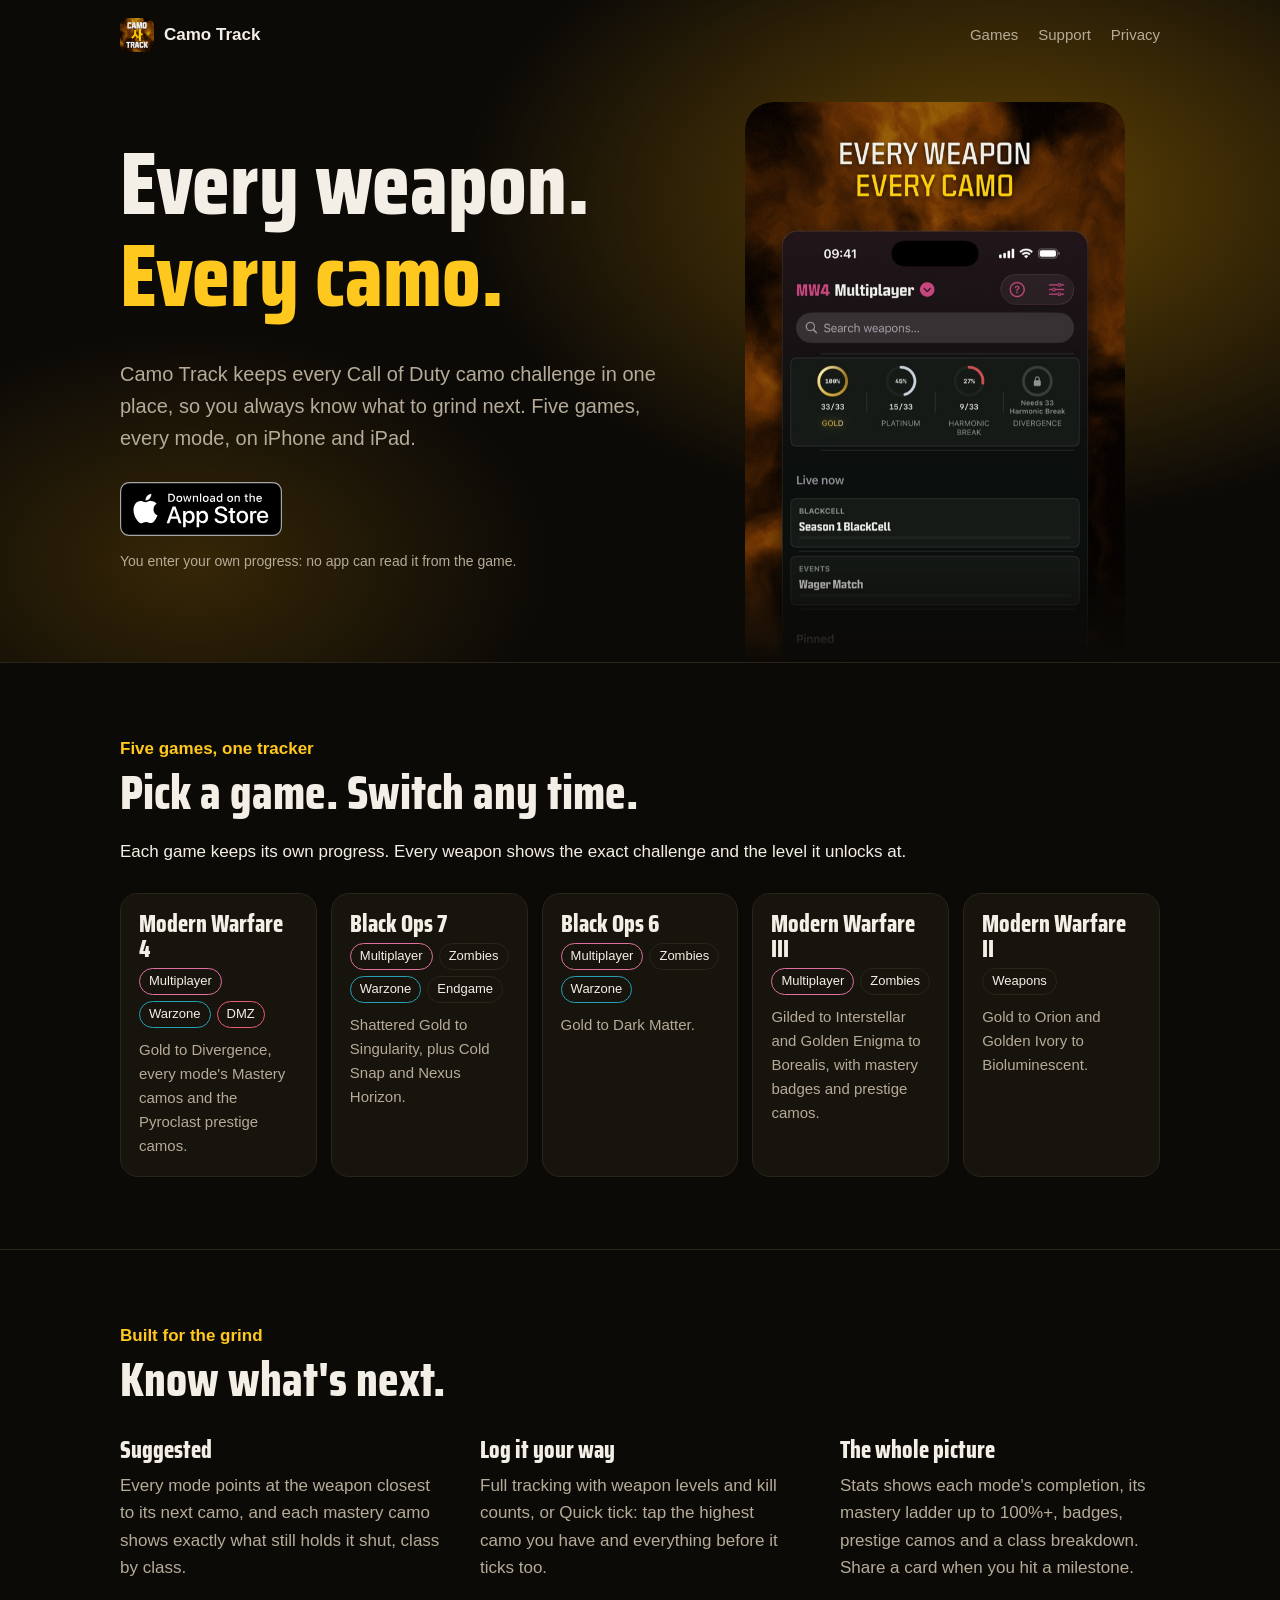
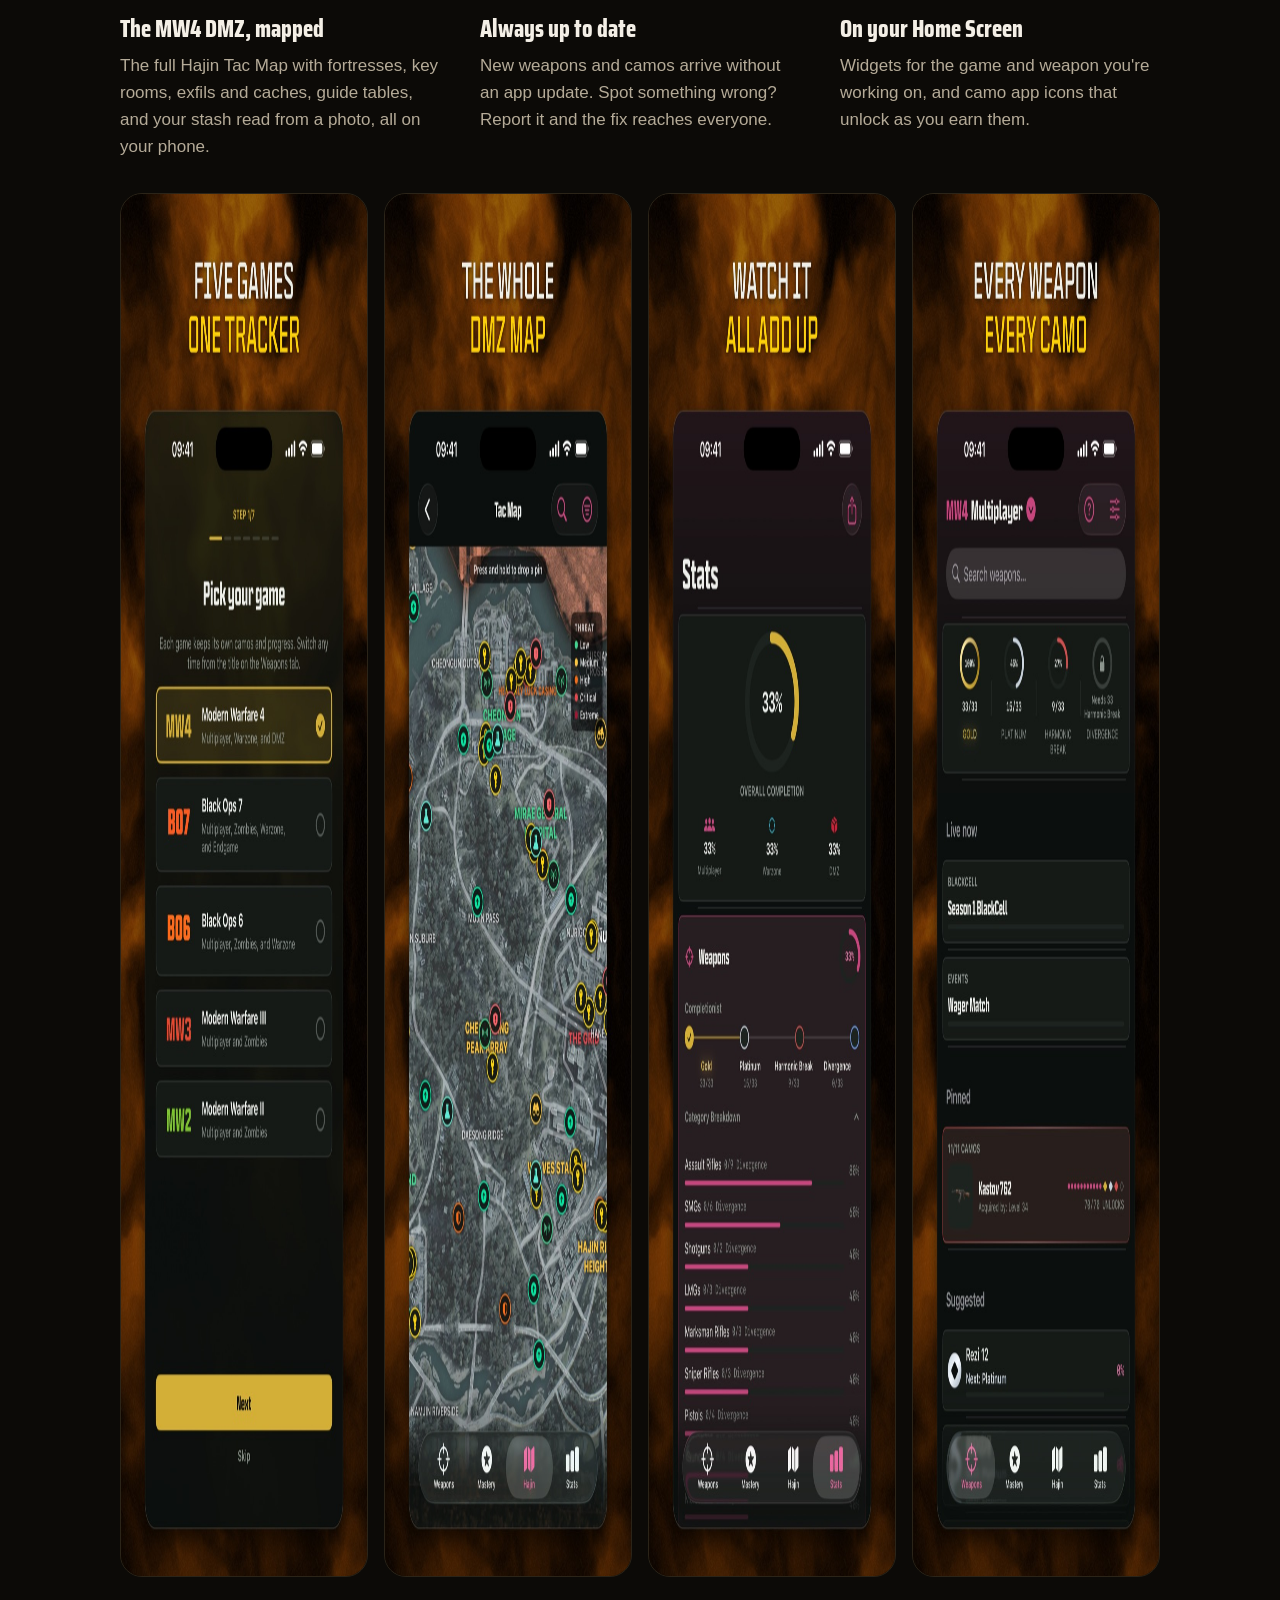
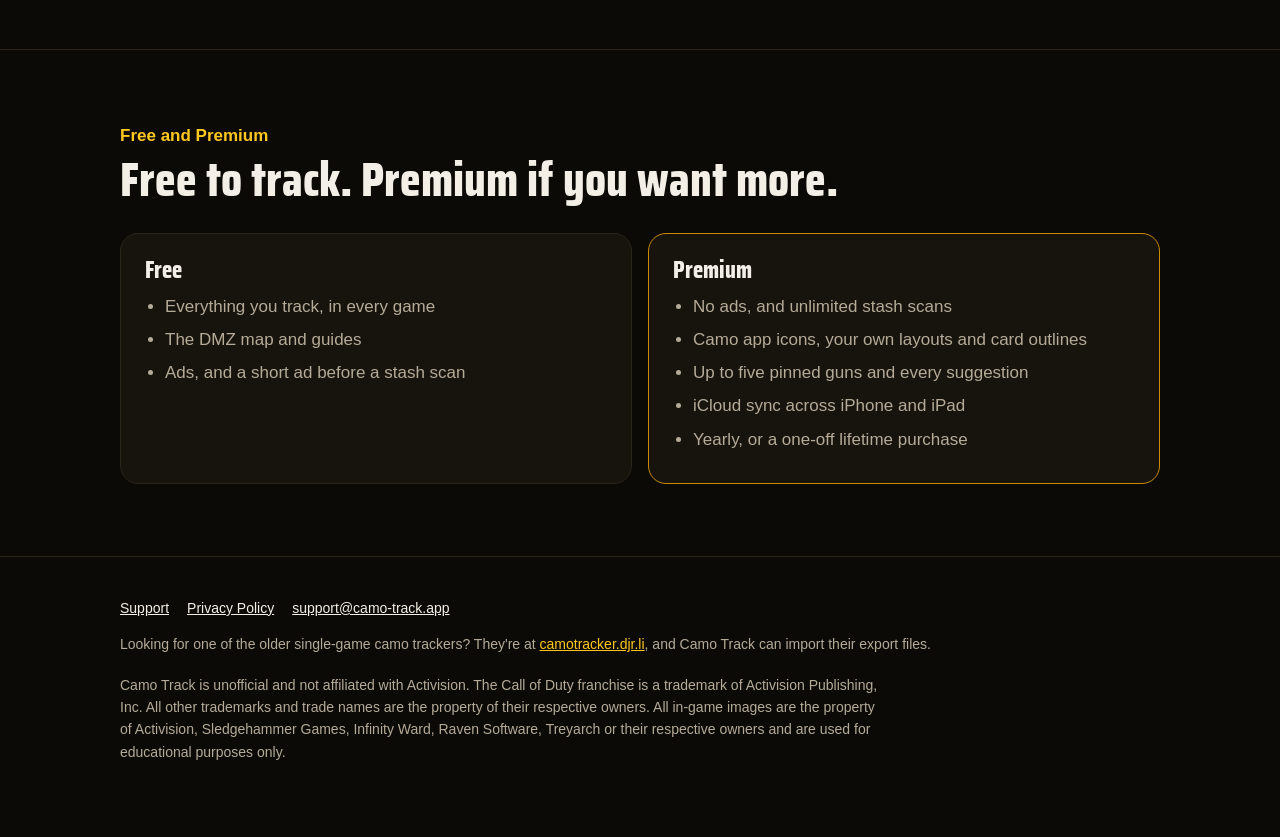
==== index.html @ 2fb4e34d "Camo Track site: home, support, privacy policy, app-ads.txt Co-Authored-By: Claude Opus 5.5 <noreply" ====
<!doctype html>
<html lang="en">
<head>
<meta charset="utf-8">
<meta name="viewport" content="width=device-width, initial-scale=1">
<title>Camo Track: the Call of Duty camo tracker for iPhone and iPad</title>
<meta name="description" content="Track every camo challenge in Modern Warfare 4, Black Ops 7, Black Ops 6, Modern Warfare III and Modern Warfare II, plus the full MW4 DMZ map. Free on iPhone and iPad.">
<link rel="canonical" href="https://camo-track.app/">
<meta name="apple-itunes-app" content="app-id=6775247927">
<meta property="og:type" content="website">
<meta property="og:title" content="Camo Track">
<meta property="og:description" content="Every weapon, every camo, five Call of Duty games. Free on iPhone and iPad.">
<meta property="og:url" content="https://camo-track.app/">
<meta property="og:image" content="https://camo-track.app/img/icon.png">
<meta name="twitter:card" content="summary">
<meta name="theme-color" content="#0c0a07">
<link rel="icon" href="/favicon.png">
<link rel="apple-touch-icon" href="/apple-touch-icon.png">
<link rel="preconnect" href="https://fonts.googleapis.com">
<link rel="preconnect" href="https://fonts.gstatic.com" crossorigin>
<link href="https://fonts.googleapis.com/css2?family=Saira+Condensed:wght@800&display=swap" rel="stylesheet">
<link rel="stylesheet" href="/style.css">
</head>
<body>

<header class="hero">
  <div class="wrap">
    <div class="top">
      <a class="brand" href="/"><img src="/img/icon.png" alt="">Camo Track</a>
      <nav><a href="#games">Games</a><a href="/support">Support</a><a href="/privacy-policy">Privacy</a></nav>
    </div>
    <div class="hero-grid">
      <div>
        <h1>Every weapon.<span class="gold">Every camo.</span></h1>
        <p class="lede">Camo Track keeps every Call of Duty camo challenge in one place, so you always know what to grind next. Five games, every mode, on iPhone and iPad.</p>
        <div class="cta">
          <a href="https://apps.apple.com/app/id6775247927"><img src="/img/app-store-badge.svg" alt="Download on the App Store" width="162" height="54"></a>
        </div>
        <p class="note">You enter your own progress: no app can read it from the game.</p>
      </div>
      <div class="hero-shot"><img src="/img/1_multiplayer.jpg" alt="Camo Track showing MW4 Multiplayer progress: Gold, Platinum, Harmonic Break and Divergence" width="640" height="1384"></div>
    </div>
  </div>
</header>

<main>
<section id="games">
  <div class="wrap">
    <p class="kicker">Five games, one tracker</p>
    <h2>Pick a game. Switch any time.</h2>
    <p>Each game keeps its own progress. Every weapon shows the exact challenge and the level it unlocks at.</p>
    <div class="games">
      <div class="game">
        <h3>Modern Warfare 4</h3>
        <ul class="modes"><li class="mp">Multiplayer</li><li class="wz">Warzone</li><li class="dmz">DMZ</li></ul>
        <p>Gold to Divergence, every mode's Mastery camos and the Pyroclast prestige camos.</p>
      </div>
      <div class="game">
        <h3>Black Ops 7</h3>
        <ul class="modes"><li class="mp">Multiplayer</li><li>Zombies</li><li class="wz">Warzone</li><li>Endgame</li></ul>
        <p>Shattered Gold to Singularity, plus Cold Snap and Nexus Horizon.</p>
      </div>
      <div class="game">
        <h3>Black Ops 6</h3>
        <ul class="modes"><li class="mp">Multiplayer</li><li>Zombies</li><li class="wz">Warzone</li></ul>
        <p>Gold to Dark Matter.</p>
      </div>
      <div class="game">
        <h3>Modern Warfare III</h3>
        <ul class="modes"><li class="mp">Multiplayer</li><li>Zombies</li></ul>
        <p>Gilded to Interstellar and Golden Enigma to Borealis, with mastery badges and prestige camos.</p>
      </div>
      <div class="game">
        <h3>Modern Warfare II</h3>
        <ul class="modes"><li>Weapons</li></ul>
        <p>Gold to Orion and Golden Ivory to Bioluminescent.</p>
      </div>
    </div>
  </div>
</section>

<section>
  <div class="wrap">
    <p class="kicker">Built for the grind</p>
    <h2>Know what's next.</h2>
    <div class="features">
      <div><h3>Suggested</h3><p>Every mode points at the weapon closest to its next camo, and each mastery camo shows exactly what still holds it shut, class by class.</p></div>
      <div><h3>Log it your way</h3><p>Full tracking with weapon levels and kill counts, or Quick tick: tap the highest camo you have and everything before it ticks too.</p></div>
      <div><h3>The whole picture</h3><p>Stats shows each mode's completion, its mastery ladder up to 100%+, badges, prestige camos and a class breakdown. Share a card when you hit a milestone.</p></div>
      <div><h3>The MW4 DMZ, mapped</h3><p>The full Hajin Tac Map with fortresses, key rooms, exfils and caches, guide tables, and your stash read from a photo, all on your phone.</p></div>
      <div><h3>Always up to date</h3><p>New weapons and camos arrive without an app update. Spot something wrong? Report it and the fix reaches everyone.</p></div>
      <div><h3>On your Home Screen</h3><p>Widgets for the game and weapon you're working on, and camo app icons that unlock as you earn them.</p></div>
    </div>
    <div class="shots">
      <img src="/img/2_games.jpg" alt="Choosing a game" loading="lazy" width="640" height="1384">
      <img src="/img/3_dmzmap.jpg" alt="The Hajin DMZ map" loading="lazy" width="640" height="1384">
      <img src="/img/5_stats.jpg" alt="Stats and mastery progress" loading="lazy" width="640" height="1384">
      <img src="/img/1_multiplayer.jpg" alt="Weapons list with Suggested" loading="lazy" width="640" height="1384">
    </div>
  </div>
</section>

<section>
  <div class="wrap">
    <p class="kicker">Free and Premium</p>
    <h2>Free to track. Premium if you want more.</h2>
    <div class="plans">
      <div class="plan">
        <h3>Free</h3>
        <ul>
          <li>Everything you track, in every game</li>
          <li>The DMZ map and guides</li>
          <li>Ads, and a short ad before a stash scan</li>
        </ul>
      </div>
      <div class="plan premium">
        <h3>Premium</h3>
        <ul>
          <li>No ads, and unlimited stash scans</li>
          <li>Camo app icons, your own layouts and card outlines</li>
          <li>Up to five pinned guns and every suggestion</li>
          <li>iCloud sync across iPhone and iPad</li>
          <li>Yearly, or a one-off lifetime purchase</li>
        </ul>
      </div>
    </div>
  </div>
</section>
</main>

<footer>
  <div class="wrap">
    <p class="links"><a href="/support">Support</a><a href="/privacy-policy">Privacy Policy</a><a href="mailto:support@camo-track.app">support@camo-track.app</a></p>
    <p>Looking for one of the older single-game camo trackers? They're at <a href="https://camotracker.djr.li">camotracker.djr.li</a>, and Camo Track can import their export files.</p>
    <p class="legal">Camo Track is unofficial and not affiliated with Activision. The Call of Duty franchise is a trademark of Activision Publishing, Inc. All other trademarks and trade names are the property of their respective owners. All in-game images are the property of Activision, Sledgehammer Games, Infinity Ward, Raven Software, Treyarch or their respective owners and are used for educational purposes only.</p>
  </div>
</footer>
</body>
</html>
---- style.css ----
:root {
  --bg: #0c0a07;
  --surface: #17130d;
  --line: #2b2418;
  --text: #f4efe6;
  --muted: #b5ab98;
  --gold: #ffc81e;
  --gold-deep: #c98a00;
  --mp: #e070a0;
  --wz: #26a0b5;
  --dmz: #ea5c70;
  --radius: 18px;
  color-scheme: dark;
}

* { box-sizing: border-box; }
html { -webkit-text-size-adjust: 100%; }
body {
  margin: 0;
  background: var(--bg);
  color: var(--text);
  font: 17px/1.6 -apple-system, BlinkMacSystemFont, "Segoe UI", Roboto, sans-serif;
}
img { max-width: 100%; display: block; }
a { color: var(--gold); }
a:hover { color: #ffe07a; }

.wrap { max-width: 1080px; margin: 0 auto; padding: 0 20px; }

h1, h2, h3 {
  font-family: "Saira Condensed", "Arial Narrow", sans-serif;
  font-weight: 800;
  line-height: 1.05;
  margin: 0 0 .4em;
}
h1 { font-size: clamp(48px, 9vw, 88px); }
h2 { font-size: clamp(32px, 5vw, 48px); }
h3 { font-size: 24px; }
p { margin: 0 0 1em; }

/* Header */
.top { display: flex; align-items: center; justify-content: space-between; padding: 18px 0; }
.brand { display: flex; align-items: center; gap: 10px; color: var(--text); text-decoration: none; font-weight: 700; }
.brand img { width: 34px; height: 34px; border-radius: 8px; }
.top nav a { color: var(--muted); text-decoration: none; margin-left: 20px; font-size: 15px; }
.top nav a:hover { color: var(--text); }

/* Hero: the icon's smoky gold behind the copy */
.hero {
  position: relative;
  overflow: hidden;
  background:
    radial-gradient(60% 70% at 78% 30%, rgba(201,138,0,.45), transparent 70%),
    radial-gradient(40% 50% at 15% 85%, rgba(201,138,0,.22), transparent 70%),
    var(--bg);
  border-bottom: 1px solid var(--line);
}
.hero-grid { display: grid; grid-template-columns: 1.1fr .9fr; gap: 40px; align-items: center; padding: 32px 0 0; }
.hero-grid > div:first-child { padding-bottom: 40px; }
.hero h1 .gold { color: var(--gold); display: block; }
.lede { font-size: 20px; color: var(--muted); max-width: 34em; }
.cta { display: flex; flex-wrap: wrap; align-items: center; gap: 16px; margin: 28px 0 14px; }
.cta img { height: 54px; width: auto; }
.note { font-size: 14px; color: var(--muted); }
.hero-shot { align-self: end; }
.hero-shot img {
  width: min(380px, 100%); height: 560px; margin: 0 auto;
  object-fit: cover; object-position: top;
  border-radius: 28px 28px 0 0;
  -webkit-mask-image: linear-gradient(#000 80%, transparent);
          mask-image: linear-gradient(#000 80%, transparent);
}

/* Sections */
section { padding: 72px 0; border-bottom: 1px solid var(--line); }
.kicker { color: var(--gold); font-weight: 700; margin-bottom: 6px; }

.games { display: grid; grid-template-columns: repeat(auto-fit, minmax(190px, 1fr)); gap: 14px; margin-top: 28px; }
.game { background: var(--surface); border: 1px solid var(--line); border-radius: var(--radius); padding: 18px; }
.game h3 { margin-bottom: 6px; }
.game p { color: var(--muted); font-size: 15px; margin: 0; }
.modes { display: flex; flex-wrap: wrap; gap: 6px; margin: 0 0 10px; padding: 0; list-style: none; }
.modes li { font-size: 13px; padding: 2px 9px; border-radius: 999px; border: 1px solid var(--line); color: var(--text); }
.modes .mp { border-color: var(--mp); }
.modes .wz { border-color: var(--wz); }
.modes .dmz { border-color: var(--dmz); }

.features { display: grid; grid-template-columns: repeat(auto-fit, minmax(280px, 1fr)); gap: 36px 40px; margin-top: 32px; }
.features p { color: var(--muted); margin: 0; }

.shots { display: grid; grid-template-columns: repeat(4, 1fr); gap: 16px; margin-top: 32px; }
.shots img { border-radius: 22px; border: 1px solid var(--line); }

.plans { display: grid; grid-template-columns: 1fr 1fr; gap: 16px; margin-top: 28px; }
.plan { background: var(--surface); border: 1px solid var(--line); border-radius: var(--radius); padding: 24px; }
.plan.premium { border-color: var(--gold-deep); }
.plan ul { margin: 0; padding-left: 20px; color: var(--muted); }
.plan li { margin-bottom: 6px; }

/* Plain pages */
.page { padding: 40px 0 72px; max-width: 760px; }
.page h1 { font-size: clamp(40px, 7vw, 64px); }
.page h2 { font-size: 30px; margin-top: 1.6em; }
.page p, .page li { color: #ddd5c6; }

footer { padding: 40px 0 60px; color: var(--muted); font-size: 14px; }
footer .links a { color: var(--text); margin-right: 18px; }
footer .legal { margin-top: 18px; max-width: 760px; }

@media (max-width: 820px) {
  .hero-grid { grid-template-columns: 1fr; gap: 10px; }
  .hero-shot img { width: min(320px, 86%); height: 420px; }
  .shots { grid-template-columns: repeat(2, 1fr); }
  .plans { grid-template-columns: 1fr; }
  .top nav a { margin-left: 14px; }
  section { padding: 56px 0; }
}
@media (max-width: 420px) {
  .top nav a:first-child { display: none; }
}
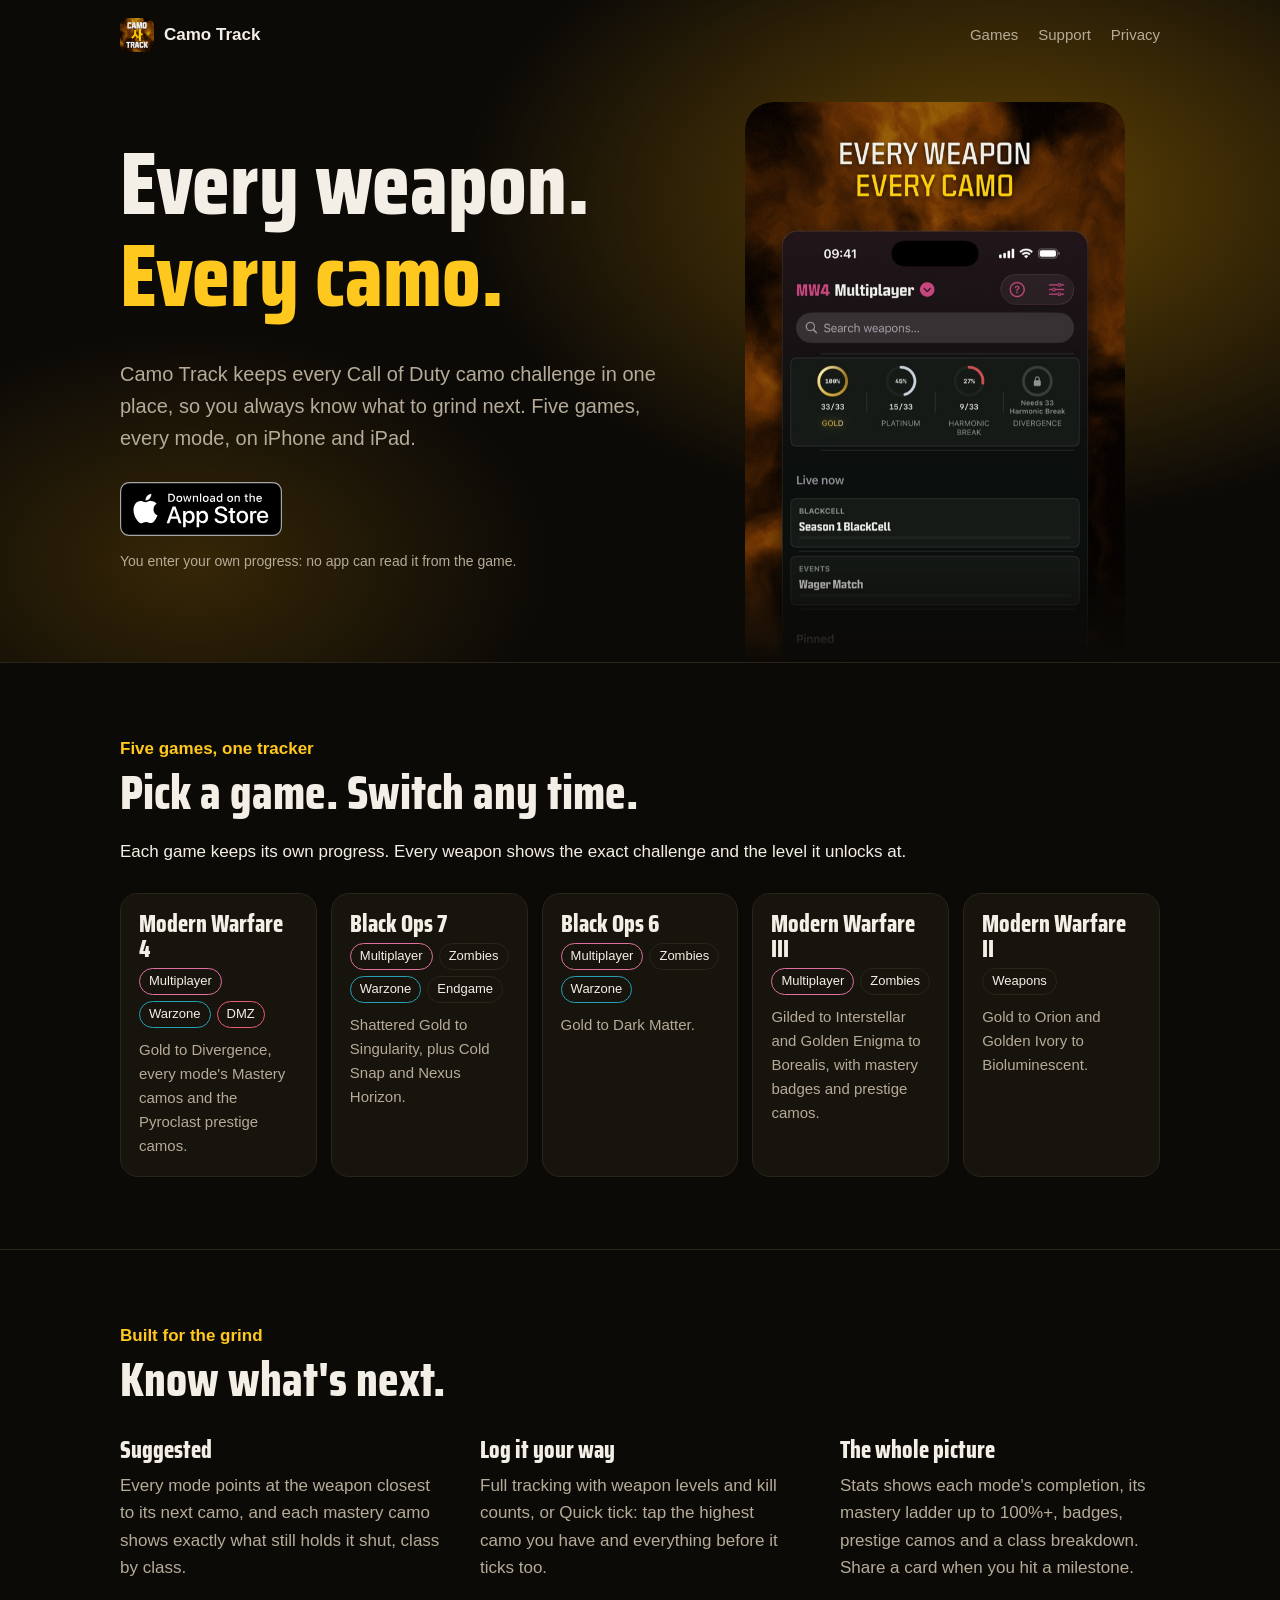
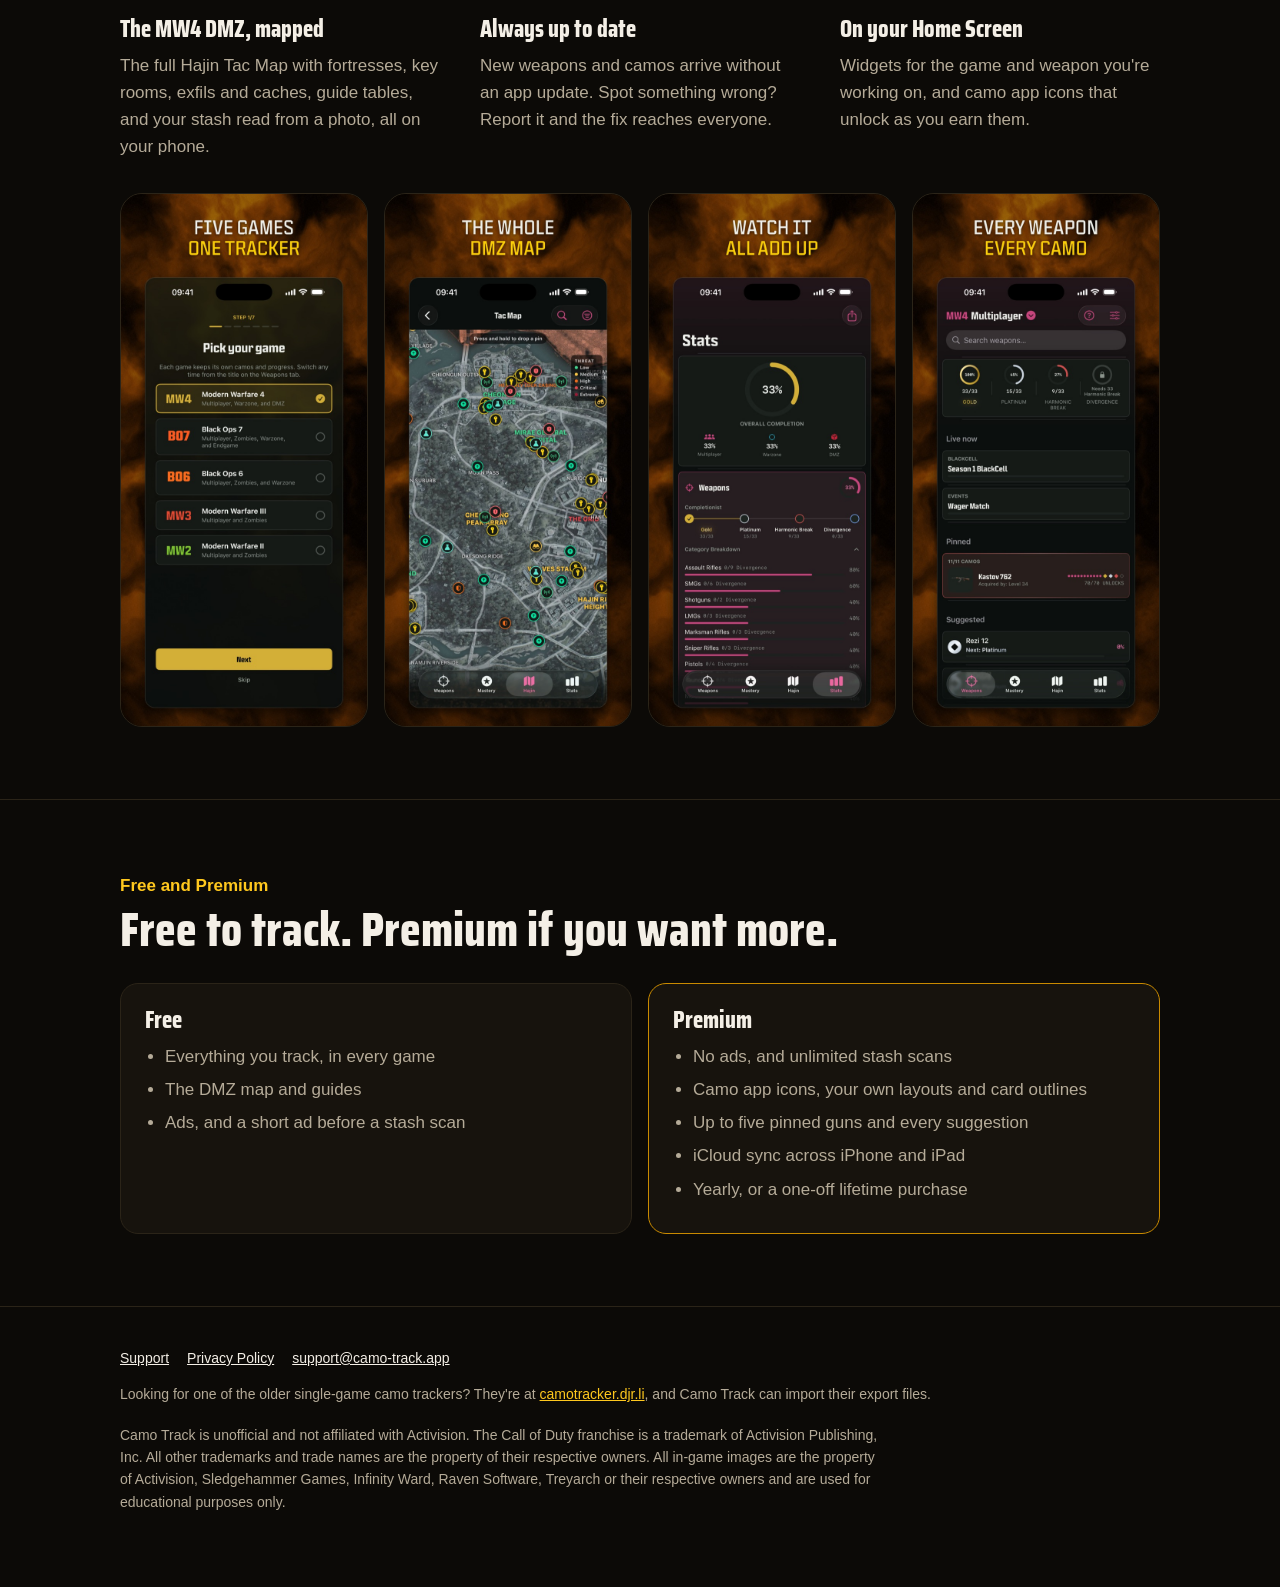
==== commit 6c041510: "Bust the stylesheet cache (style.css?v=2) Co-Authored-By: Claude Opus 5.5 <noreply@anthropic.com> Cl" ====
--- a/index.html
+++ b/index.html
@@ -19,7 +19,7 @@
 <link rel="preconnect" href="https://fonts.googleapis.com">
 <link rel="preconnect" href="https://fonts.gstatic.com" crossorigin>
 <link href="https://fonts.googleapis.com/css2?family=Saira+Condensed:wght@800&display=swap" rel="stylesheet">
-<link rel="stylesheet" href="/style.css">
+<link rel="stylesheet" href="/style.css?v=2">
 </head>
 <body>
 
--- a/style.css
+++ b/style.css
@@ -21,7 +21,7 @@
   color: var(--text);
   font: 17px/1.6 -apple-system, BlinkMacSystemFont, "Segoe UI", Roboto, sans-serif;
 }
-img { max-width: 100%; display: block; }
+img { max-width: 100%; height: auto; display: block; }
 a { color: var(--gold); }
 a:hover { color: #ffe07a; }
 
